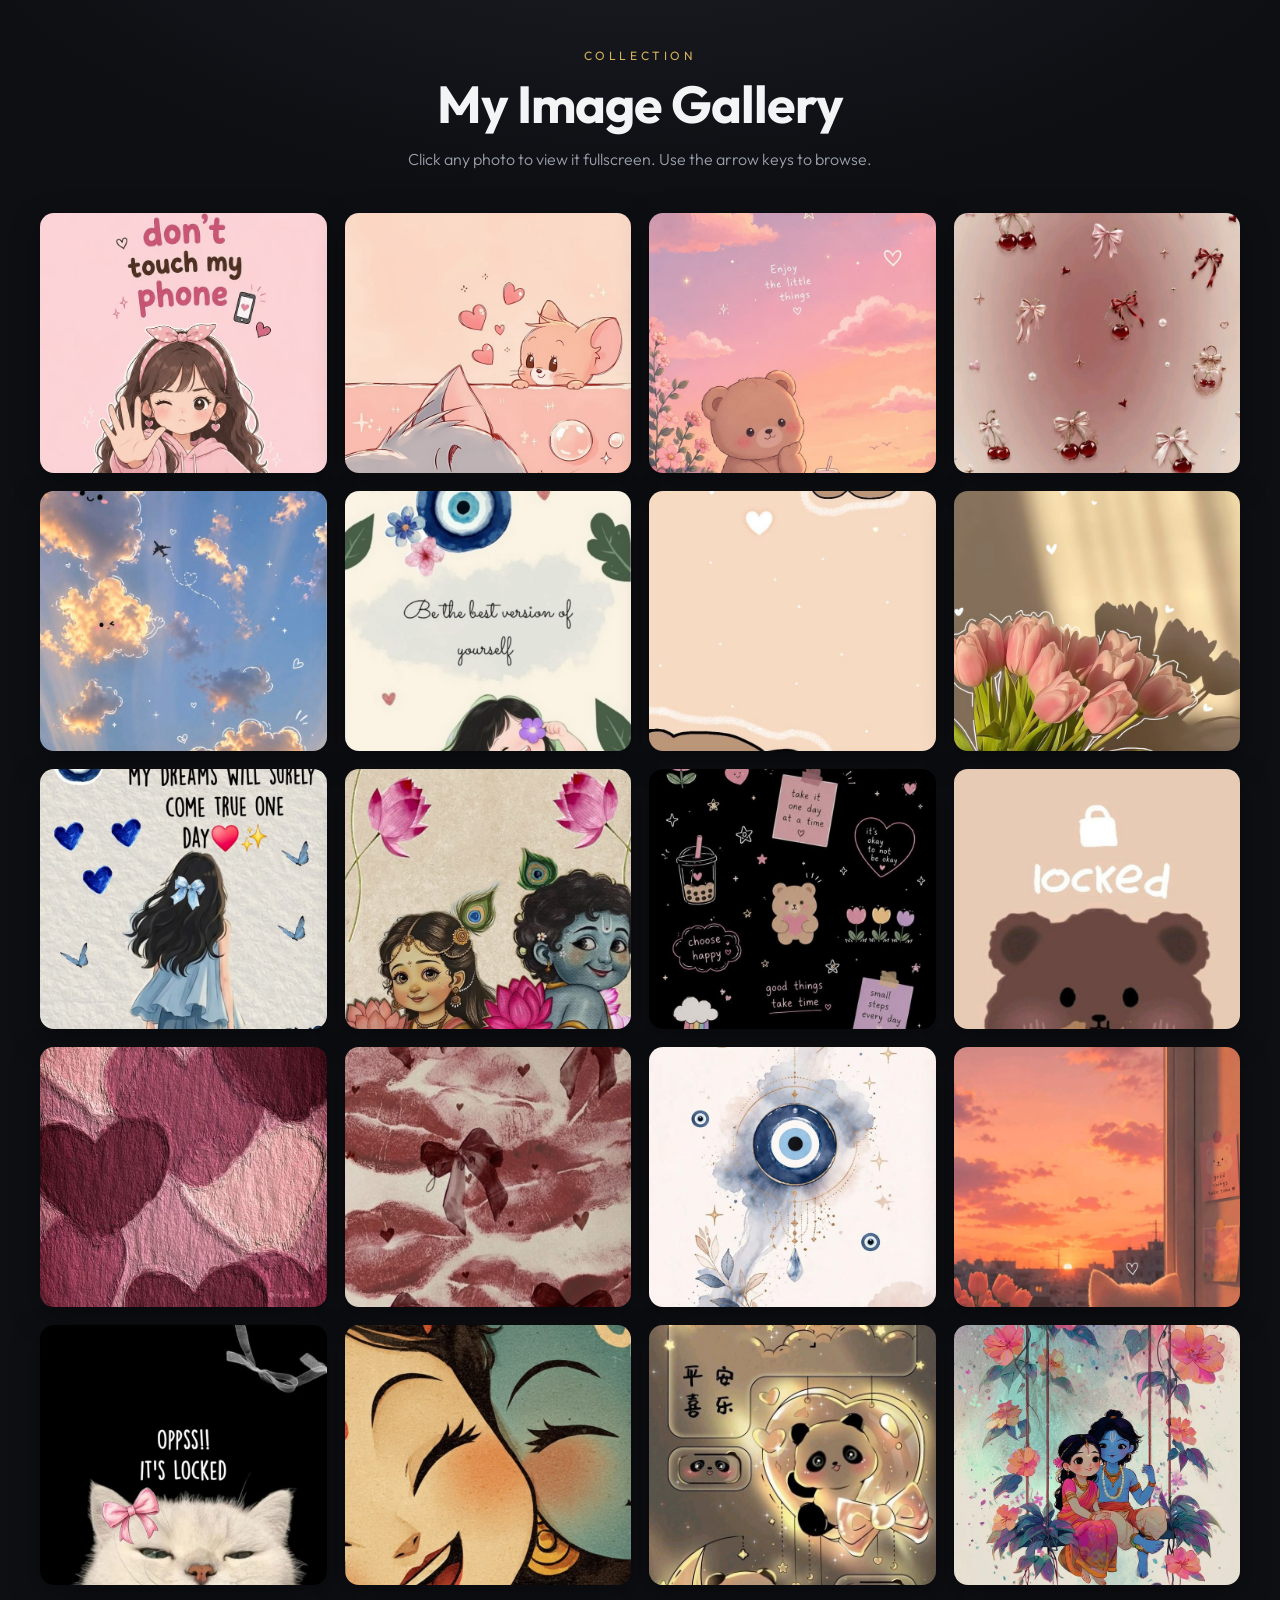
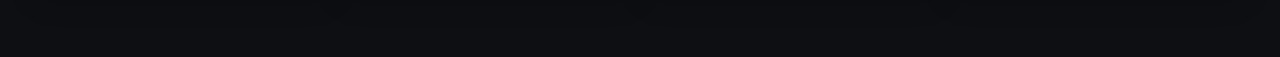
==== index.html @ dc33ce02 "Image Gallery Project" ====
<!DOCTYPE html>
<html lang="en">
<head>
  <meta charset="UTF-8" />
  <meta name="viewport" content="width=device-width, initial-scale=1.0" />
  <title>My Image Gallery</title>
  <meta name="description" content="A responsive image gallery with a fullscreen lightbox viewer." />
  <link rel="preconnect" href="https://fonts.googleapis.com" />
  <link rel="preconnect" href="https://fonts.gstatic.com" crossorigin />
  <link href="https://fonts.googleapis.com/css2?family=Outfit:wght@300;500;700&display=swap" rel="stylesheet" />
  <link rel="stylesheet" href="style.css" />
</head>
<body>
  <header class="site-header">
    <p class="eyebrow">Collection</p>
    <h1>My Image Gallery</h1>
    <p class="subtitle">Click any photo to view it fullscreen. Use the arrow keys to browse.</p>
  </header>

  <main class="gallery" id="gallery">
    <figure class="gallery-item"><img src="images/img1.jpg" alt="Gallery photo 1" loading="lazy" /></figure>
    <figure class="gallery-item"><img src="images/img2.jpg" alt="Gallery photo 2" loading="lazy" /></figure>
    <figure class="gallery-item"><img src="images/img3.jpg" alt="Gallery photo 3" loading="lazy" /></figure>
    <figure class="gallery-item"><img src="images/img4.jpg" alt="Gallery photo 4" loading="lazy" /></figure>
    <figure class="gallery-item"><img src="images/img5.jpg" alt="Gallery photo 5" loading="lazy" /></figure>
    <figure class="gallery-item"><img src="images/img6.jpg" alt="Gallery photo 6" loading="lazy" /></figure>
    <figure class="gallery-item"><img src="images/img7.jpg" alt="Gallery photo 7" loading="lazy" /></figure>
    <figure class="gallery-item"><img src="images/img8.jpg" alt="Gallery photo 8" loading="lazy" /></figure>
    <figure class="gallery-item"><img src="images/img9.jpg" alt="Gallery photo 9" loading="lazy" /></figure>
    <figure class="gallery-item"><img src="images/img10.jpg" alt="Gallery photo 10" loading="lazy" /></figure>
    <figure class="gallery-item"><img src="images/img11.jpg" alt="Gallery photo 11" loading="lazy" /></figure>
    <figure class="gallery-item"><img src="images/img12.jpg" alt="Gallery photo 12" loading="lazy" /></figure>
    <figure class="gallery-item"><img src="images/img13.jpg" alt="Gallery photo 13" loading="lazy" /></figure>
    <figure class="gallery-item"><img src="images/img14.jpg" alt="Gallery photo 14" loading="lazy" /></figure>
    <figure class="gallery-item"><img src="images/img15.jpg" alt="Gallery photo 15" loading="lazy" /></figure>
    <figure class="gallery-item"><img src="images/img16.jpg" alt="Gallery photo 16" loading="lazy" /></figure>
    <figure class="gallery-item"><img src="images/img17.jpg" alt="Gallery photo 17" loading="lazy" /></figure>
    <figure class="gallery-item"><img src="images/img18.jpg" alt="Gallery photo 18" loading="lazy" /></figure>
    <figure class="gallery-item"><img src="images/img19.jpg" alt="Gallery photo 19" loading="lazy" /></figure>
    <figure class="gallery-item"><img src="images/img20.jpg" alt="Gallery photo 20" loading="lazy" /></figure>
  </main>

  <div id="lightbox" class="lightbox" role="dialog" aria-modal="true" aria-label="Image viewer" hidden>
    <button id="close" class="lb-btn lb-close" aria-label="Close">&times;</button>
    <button id="prev" class="lb-btn lb-prev" aria-label="Previous image">&#10094;</button>
    <img id="lightbox-img" src="" alt="" />
    <button id="next" class="lb-btn lb-next" aria-label="Next image">&#10095;</button>
    <p id="counter" class="lb-counter"></p>
  </div>

  <script src="script.js"></script>
</body>
</html>
---- style.css ----
:root {
  --bg: #0e0f13;
  --surface: #16181f;
  --text: #f3f4f6;
  --muted: #9aa1ad;
  --accent: #d6b25e;
  --radius: 14px;
}

* { box-sizing: border-box; }

body {
  margin: 0;
  padding: 48px 24px 72px;
  font-family: "Outfit", Arial, Helvetica, sans-serif;
  background: radial-gradient(1200px 600px at 50% -10%, #1d2028 0%, var(--bg) 60%);
  color: var(--text);
  min-height: 100vh;
}

.site-header {
  text-align: center;
  max-width: 720px;
  margin: 0 auto 44px;
}

.eyebrow {
  margin: 0 0 8px;
  letter-spacing: 0.3em;
  text-transform: uppercase;
  font-size: 12px;
  color: var(--accent);
}

.site-header h1 {
  margin: 0;
  font-size: clamp(2rem, 5vw, 3.25rem);
  font-weight: 700;
  letter-spacing: -0.02em;
}

.subtitle {
  margin: 12px 0 0;
  color: var(--muted);
  font-weight: 300;
}

.gallery {
  display: grid;
  grid-template-columns: repeat(auto-fill, minmax(260px, 1fr));
  gap: 18px;
  max-width: 1200px;
  margin: 0 auto;
}

.gallery-item {
  margin: 0;
  overflow: hidden;
  border-radius: var(--radius);
  background: var(--surface);
  box-shadow: 0 10px 30px rgba(0, 0, 0, 0.35);
}

.gallery img {
  display: block;
  width: 100%;
  height: 260px;
  object-fit: cover;
  cursor: pointer;
  transition: transform 0.45s ease, filter 0.45s ease;
}

.gallery-item:hover img,
.gallery img:focus-visible {
  transform: scale(1.07);
  filter: brightness(1.08);
}

.lightbox {
  position: fixed;
  inset: 0;
  display: flex;
  align-items: center;
  justify-content: center;
  background: rgba(6, 7, 10, 0.94);
  backdrop-filter: blur(6px);
  z-index: 100;
  animation: fade 0.25s ease;
}

.lightbox[hidden] { display: none; }

.lightbox img {
  max-width: 86vw;
  max-height: 82vh;
  border-radius: 10px;
  box-shadow: 0 20px 60px rgba(0, 0, 0, 0.6);
}

.lb-btn {
  position: absolute;
  background: rgba(255, 255, 255, 0.08);
  border: 1px solid rgba(255, 255, 255, 0.15);
  color: var(--text);
  font-size: 26px;
  line-height: 1;
  width: 48px;
  height: 48px;
  border-radius: 50%;
  cursor: pointer;
  transition: background 0.2s ease, transform 0.2s ease;
}

.lb-btn:hover { background: rgba(255, 255, 255, 0.2); transform: scale(1.06); }

.lb-close { top: 22px; right: 24px; font-size: 30px; }
.lb-prev { left: 24px; }
.lb-next { right: 24px; }

.lb-counter {
  position: absolute;
  bottom: 24px;
  left: 0;
  right: 0;
  text-align: center;
  color: var(--muted);
  font-size: 14px;
  letter-spacing: 0.1em;
}

@keyframes fade { from { opacity: 0; } to { opacity: 1; } }

@media (max-width: 768px) {
  body { padding: 32px 16px 56px; }
  .gallery { grid-template-columns: repeat(2, 1fr); gap: 12px; }
  .gallery img { height: 180px; }
  .lb-btn { width: 42px; height: 42px; font-size: 22px; }
  .lb-prev { left: 10px; }
  .lb-next { right: 10px; }
}

@media (max-width: 480px) {
  .gallery { grid-template-columns: 1fr; }
  .gallery img { height: 240px; }
}
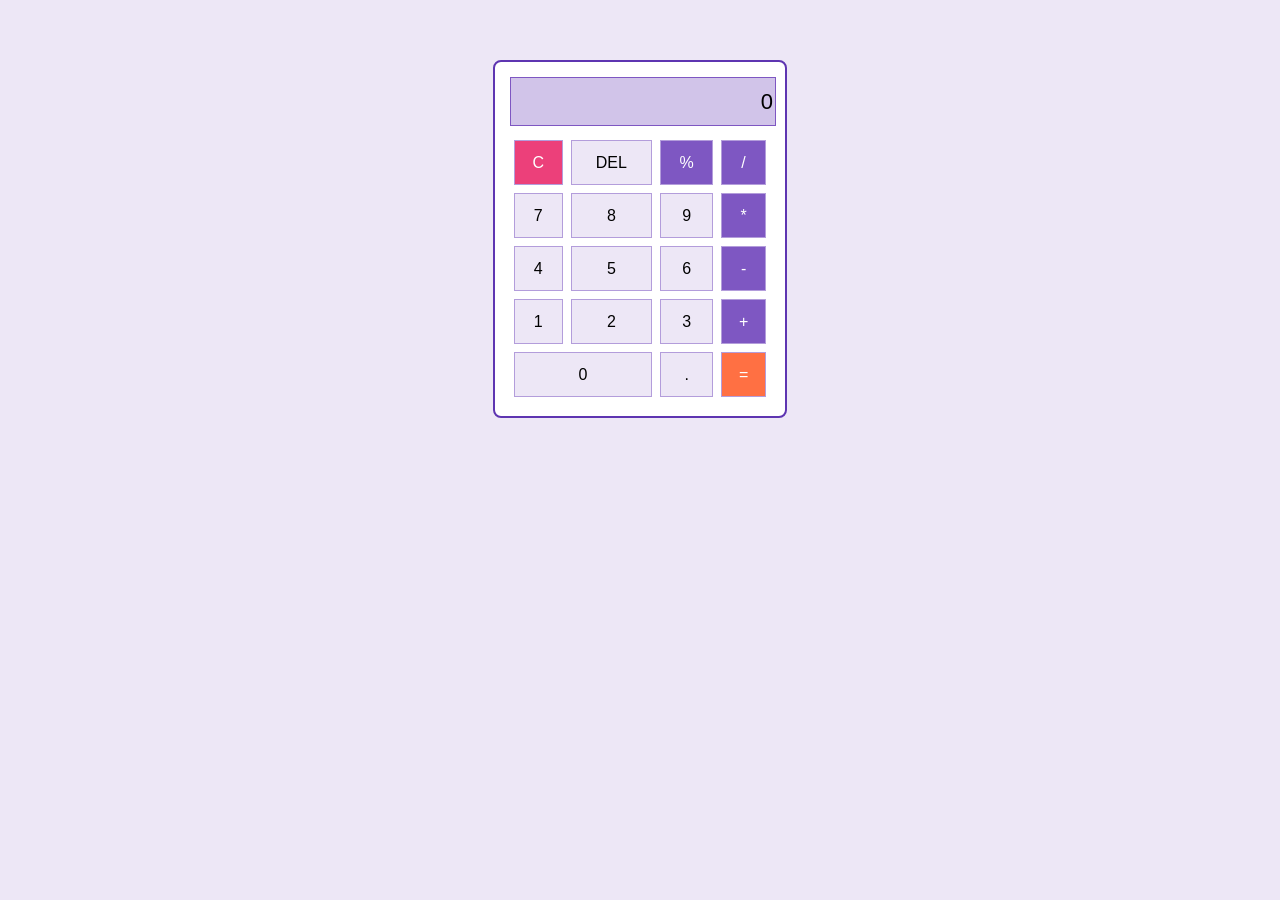
==== commit 033ec89c: "Calculator" ====
--- a/index.html
+++ b/index.html
@@ -1,53 +1,50 @@
 <!DOCTYPE html>
-<html lang="en">
+<html>
 <head>
-  <meta charset="UTF-8" />
-  <meta name="viewport" content="width=device-width, initial-scale=1.0" />
-  <title>My Image Gallery</title>
-  <meta name="description" content="A responsive image gallery with a fullscreen lightbox viewer." />
-  <link rel="preconnect" href="https://fonts.googleapis.com" />
-  <link rel="preconnect" href="https://fonts.gstatic.com" crossorigin />
-  <link href="https://fonts.googleapis.com/css2?family=Outfit:wght@300;500;700&display=swap" rel="stylesheet" />
-  <link rel="stylesheet" href="style.css" />
+<title>My Calculator</title>
+<link rel="stylesheet" href="style.css">
 </head>
 <body>
-  <header class="site-header">
-    <p class="eyebrow">Collection</p>
-    <h1>My Image Gallery</h1>
-    <p class="subtitle">Click any photo to view it fullscreen. Use the arrow keys to browse.</p>
-  </header>
 
-  <main class="gallery" id="gallery">
-    <figure class="gallery-item"><img src="images/img1.jpg" alt="Gallery photo 1" loading="lazy" /></figure>
-    <figure class="gallery-item"><img src="images/img2.jpg" alt="Gallery photo 2" loading="lazy" /></figure>
-    <figure class="gallery-item"><img src="images/img3.jpg" alt="Gallery photo 3" loading="lazy" /></figure>
-    <figure class="gallery-item"><img src="images/img4.jpg" alt="Gallery photo 4" loading="lazy" /></figure>
-    <figure class="gallery-item"><img src="images/img5.jpg" alt="Gallery photo 5" loading="lazy" /></figure>
-    <figure class="gallery-item"><img src="images/img6.jpg" alt="Gallery photo 6" loading="lazy" /></figure>
-    <figure class="gallery-item"><img src="images/img7.jpg" alt="Gallery photo 7" loading="lazy" /></figure>
-    <figure class="gallery-item"><img src="images/img8.jpg" alt="Gallery photo 8" loading="lazy" /></figure>
-    <figure class="gallery-item"><img src="images/img9.jpg" alt="Gallery photo 9" loading="lazy" /></figure>
-    <figure class="gallery-item"><img src="images/img10.jpg" alt="Gallery photo 10" loading="lazy" /></figure>
-    <figure class="gallery-item"><img src="images/img11.jpg" alt="Gallery photo 11" loading="lazy" /></figure>
-    <figure class="gallery-item"><img src="images/img12.jpg" alt="Gallery photo 12" loading="lazy" /></figure>
-    <figure class="gallery-item"><img src="images/img13.jpg" alt="Gallery photo 13" loading="lazy" /></figure>
-    <figure class="gallery-item"><img src="images/img14.jpg" alt="Gallery photo 14" loading="lazy" /></figure>
-    <figure class="gallery-item"><img src="images/img15.jpg" alt="Gallery photo 15" loading="lazy" /></figure>
-    <figure class="gallery-item"><img src="images/img16.jpg" alt="Gallery photo 16" loading="lazy" /></figure>
-    <figure class="gallery-item"><img src="images/img17.jpg" alt="Gallery photo 17" loading="lazy" /></figure>
-    <figure class="gallery-item"><img src="images/img18.jpg" alt="Gallery photo 18" loading="lazy" /></figure>
-    <figure class="gallery-item"><img src="images/img19.jpg" alt="Gallery photo 19" loading="lazy" /></figure>
-    <figure class="gallery-item"><img src="images/img20.jpg" alt="Gallery photo 20" loading="lazy" /></figure>
-  </main>
+<div class="calc-box">
 
-  <div id="lightbox" class="lightbox" role="dialog" aria-modal="true" aria-label="Image viewer" hidden>
-    <button id="close" class="lb-btn lb-close" aria-label="Close">&times;</button>
-    <button id="prev" class="lb-btn lb-prev" aria-label="Previous image">&#10094;</button>
-    <img id="lightbox-img" src="" alt="" />
-    <button id="next" class="lb-btn lb-next" aria-label="Next image">&#10095;</button>
-    <p id="counter" class="lb-counter"></p>
-  </div>
+  <input type="text" id="screen" value="0" readonly>
 
-  <script src="script.js"></script>
+  <!-- using a table for the buttons, easy to line them up in rows -->
+  <table>
+    <tr>
+      <td><button class="clr" onclick="clearScreen()">C</button></td>
+      <td><button onclick="delLast()">DEL</button></td>
+      <td><button class="op" onclick="press('%')">%</button></td>
+      <td><button class="op" onclick="press('/')">/</button></td>
+    </tr>
+    <tr>
+      <td><button onclick="press('7')">7</button></td>
+      <td><button onclick="press('8')">8</button></td>
+      <td><button onclick="press('9')">9</button></td>
+      <td><button class="op" onclick="press('*')">*</button></td>
+    </tr>
+    <tr>
+      <td><button onclick="press('4')">4</button></td>
+      <td><button onclick="press('5')">5</button></td>
+      <td><button onclick="press('6')">6</button></td>
+      <td><button class="op" onclick="press('-')">-</button></td>
+    </tr>
+    <tr>
+      <td><button onclick="press('1')">1</button></td>
+      <td><button onclick="press('2')">2</button></td>
+      <td><button onclick="press('3')">3</button></td>
+      <td><button class="op" onclick="press('+')">+</button></td>
+    </tr>
+    <tr>
+      <td colspan="2"><button onclick="press('0')">0</button></td>
+      <td><button onclick="press('.')">.</button></td>
+      <td><button class="eq" onclick="showResult()">=</button></td>
+    </tr>
+  </table>
+
+</div>
+
+<script src="script.js"></script>
 </body>
-</html>
+</html>
--- a/style.css
+++ b/style.css
@@ -1,145 +1,60 @@
-:root {
-  --bg: #0e0f13;
-  --surface: #16181f;
-  --text: #f3f4f6;
-  --muted: #9aa1ad;
-  --accent: #d6b25e;
-  --radius: 14px;
+body{
+  background-color: #ede7f6;
+  font-family: Arial, sans-serif;
 }
 
-* { box-sizing: border-box; }
-
-body {
-  margin: 0;
-  padding: 48px 24px 72px;
-  font-family: "Outfit", Arial, Helvetica, sans-serif;
-  background: radial-gradient(1200px 600px at 50% -10%, #1d2028 0%, var(--bg) 60%);
-  color: var(--text);
-  min-height: 100vh;
+.calc-box{
+  width: 260px;
+  margin: 60px auto;
+  background-color: white;
+  border: 2px solid #5e35b1;
+  border-radius: 8px;
+  padding: 15px;
 }
 
-.site-header {
-  text-align: center;
-  max-width: 720px;
-  margin: 0 auto 44px;
+input#screen{
+  width: 100%;
+  height: 45px;
+  font-size: 22px;
+  text-align: right;
+  background-color: #d1c4e9;
+  border: 1px solid #7e57c2;
+  margin-bottom: 10px;
 }
 
-.eyebrow {
-  margin: 0 0 8px;
-  letter-spacing: 0.3em;
-  text-transform: uppercase;
-  font-size: 12px;
-  color: var(--accent);
+table{
+  width: 100%;
+  border-collapse: collapse;
 }
 
-.site-header h1 {
-  margin: 0;
-  font-size: clamp(2rem, 5vw, 3.25rem);
-  font-weight: 700;
-  letter-spacing: -0.02em;
+td{
+  padding: 4px;
 }
 
-.subtitle {
-  margin: 12px 0 0;
-  color: var(--muted);
-  font-weight: 300;
+button{
+  width: 100%;
+  height: 45px;
+  font-size: 16px;
+  background-color: #ede7f6;
+  border: 1px solid #b39ddb;
+  cursor: pointer;
 }
 
-.gallery {
-  display: grid;
-  grid-template-columns: repeat(auto-fill, minmax(260px, 1fr));
-  gap: 18px;
-  max-width: 1200px;
-  margin: 0 auto;
+button:hover{
+  background-color: #d1c4e9;
 }
 
-.gallery-item {
-  margin: 0;
-  overflow: hidden;
-  border-radius: var(--radius);
-  background: var(--surface);
-  box-shadow: 0 10px 30px rgba(0, 0, 0, 0.35);
+.op{
+  background-color: #7e57c2;
+  color: white;
 }
 
-.gallery img {
-  display: block;
-  width: 100%;
-  height: 260px;
-  object-fit: cover;
-  cursor: pointer;
-  transition: transform 0.45s ease, filter 0.45s ease;
+.eq{
+  background-color: #ff7043;
+  color: white;
 }
 
-.gallery-item:hover img,
-.gallery img:focus-visible {
-  transform: scale(1.07);
-  filter: brightness(1.08);
-}
-
-.lightbox {
-  position: fixed;
-  inset: 0;
-  display: flex;
-  align-items: center;
-  justify-content: center;
-  background: rgba(6, 7, 10, 0.94);
-  backdrop-filter: blur(6px);
-  z-index: 100;
-  animation: fade 0.25s ease;
-}
-
-.lightbox[hidden] { display: none; }
-
-.lightbox img {
-  max-width: 86vw;
-  max-height: 82vh;
-  border-radius: 10px;
-  box-shadow: 0 20px 60px rgba(0, 0, 0, 0.6);
-}
-
-.lb-btn {
-  position: absolute;
-  background: rgba(255, 255, 255, 0.08);
-  border: 1px solid rgba(255, 255, 255, 0.15);
-  color: var(--text);
-  font-size: 26px;
-  line-height: 1;
-  width: 48px;
-  height: 48px;
-  border-radius: 50%;
-  cursor: pointer;
-  transition: background 0.2s ease, transform 0.2s ease;
-}
-
-.lb-btn:hover { background: rgba(255, 255, 255, 0.2); transform: scale(1.06); }
-
-.lb-close { top: 22px; right: 24px; font-size: 30px; }
-.lb-prev { left: 24px; }
-.lb-next { right: 24px; }
-
-.lb-counter {
-  position: absolute;
-  bottom: 24px;
-  left: 0;
-  right: 0;
-  text-align: center;
-  color: var(--muted);
-  font-size: 14px;
-  letter-spacing: 0.1em;
-}
-
-@keyframes fade { from { opacity: 0; } to { opacity: 1; } }
-
-@media (max-width: 768px) {
-  body { padding: 32px 16px 56px; }
-  .gallery { grid-template-columns: repeat(2, 1fr); gap: 12px; }
-  .gallery img { height: 180px; }
-  .lb-btn { width: 42px; height: 42px; font-size: 22px; }
-  .lb-prev { left: 10px; }
-  .lb-next { right: 10px; }
-}
-
-@media (max-width: 480px) {
-  .gallery { grid-template-columns: 1fr; }
-  .gallery img { height: 240px; }
-}
+.clr{
+  background-color: #ec407a;
+  color: white;
+}
